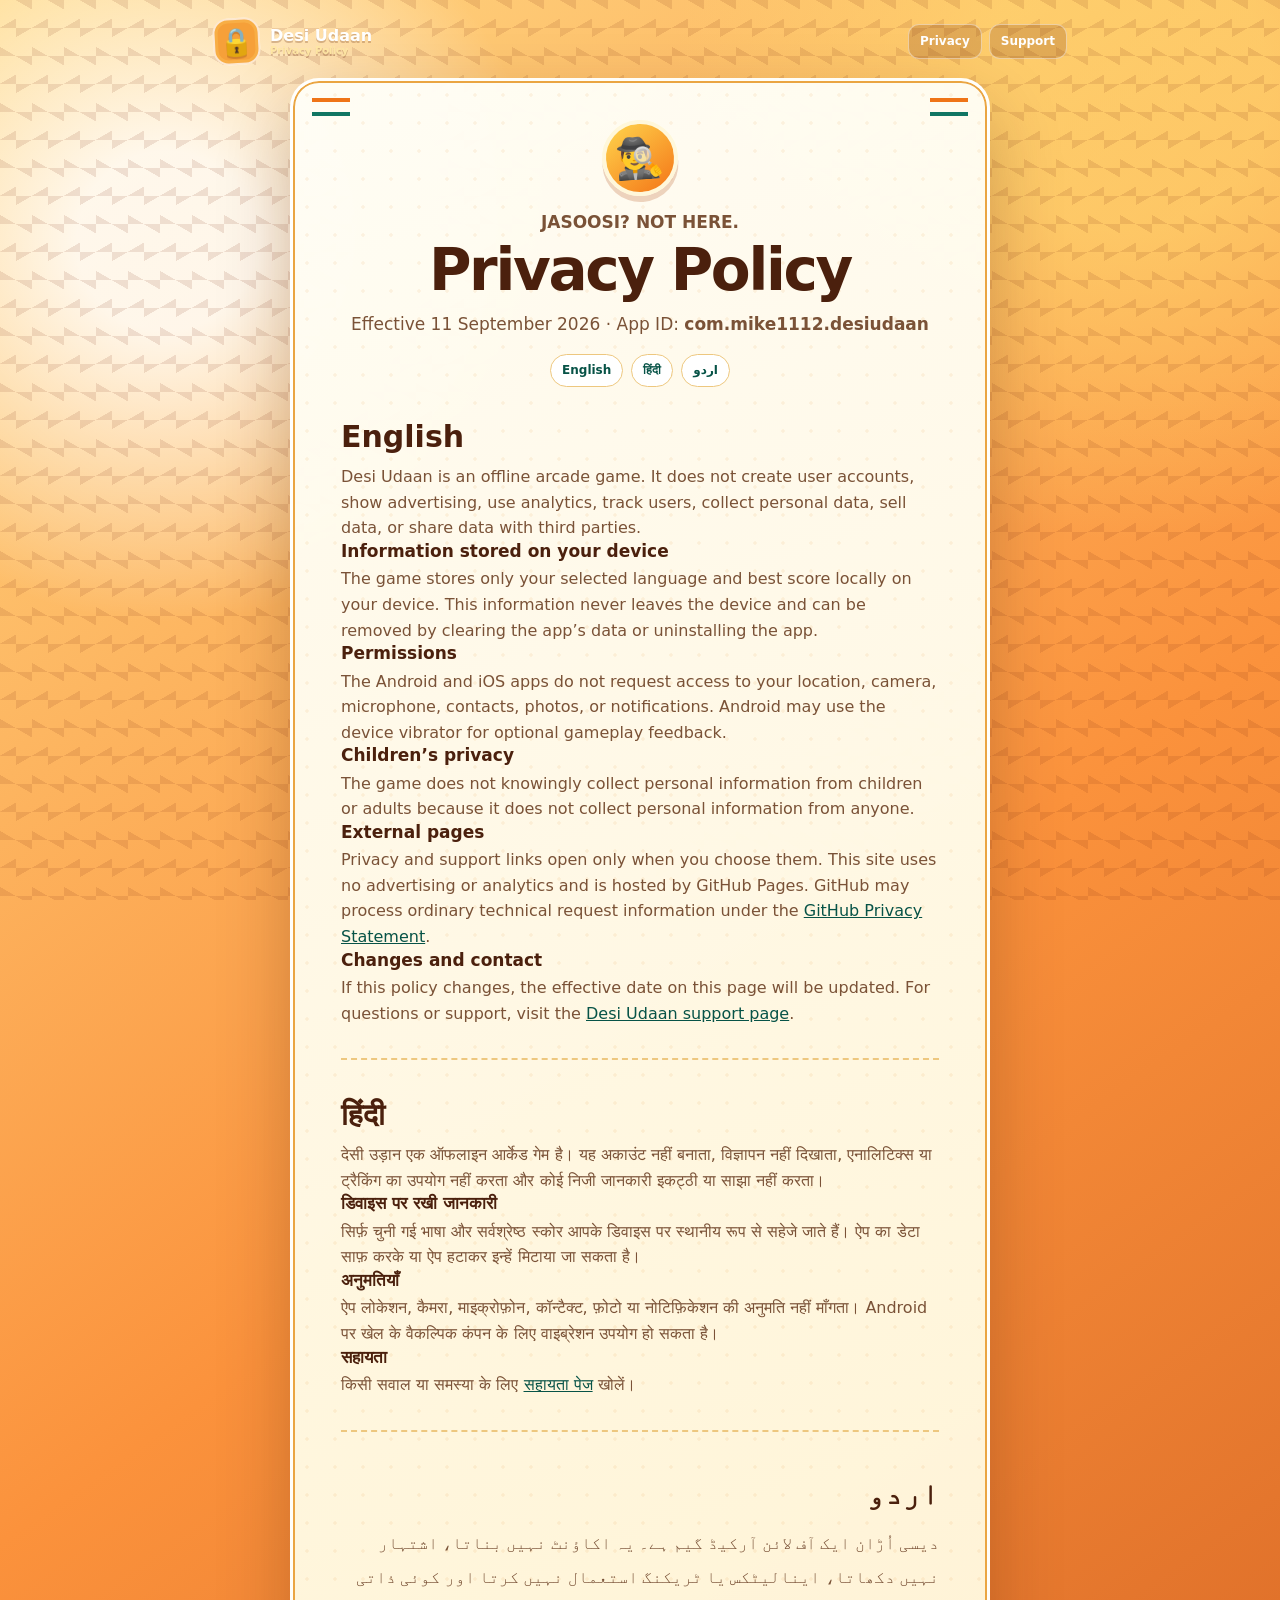
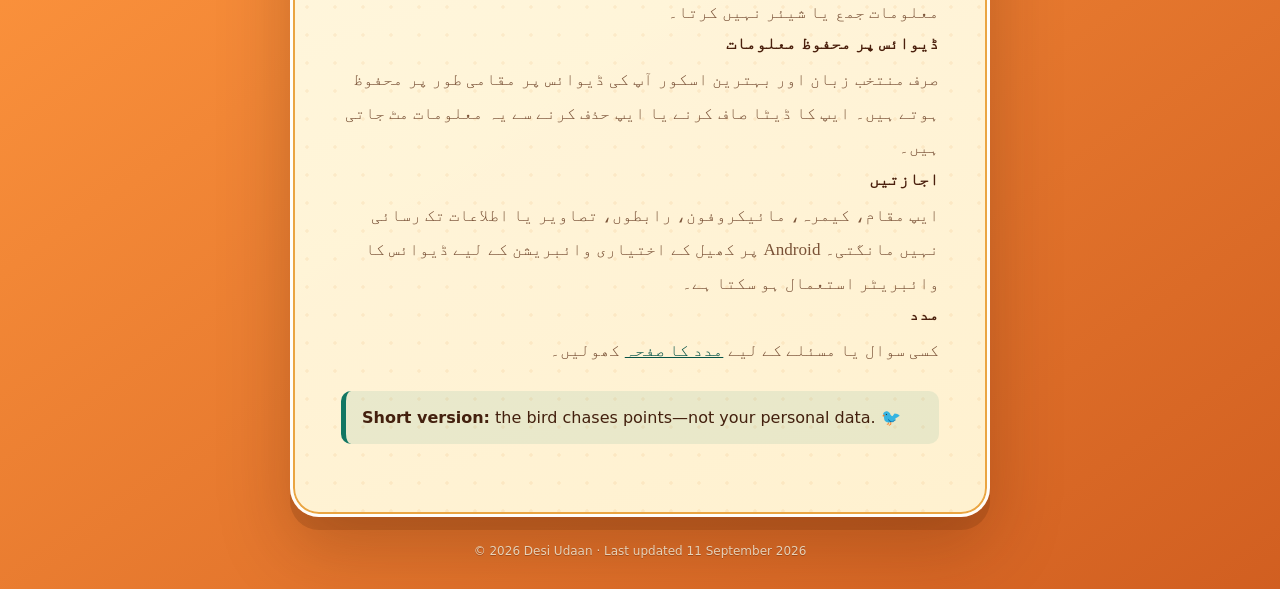
==== privacy/index.html @ 2039fcdf "Publish Desi Udaan privacy and support pages" ====
<!doctype html>
<html lang="en">
  <head>
    <meta charset="utf-8" />
    <meta name="viewport" content="width=device-width, initial-scale=1, viewport-fit=cover" />
    <meta name="theme-color" content="#ef7417" />
    <meta name="description" content="Privacy policy for the Desi Udaan mobile game." />
    <title>Privacy Policy · Desi Udaan</title>
    <link rel="icon" href="../favicon.svg" type="image/svg+xml" />
    <link rel="stylesheet" href="../styles.css" />
  </head>
  <body>
    <main class="site-shell">
      <header class="topbar">
        <a class="brand" href="../" aria-label="Desi Udaan home">
          <span class="brand-mark" aria-hidden="true">🔒</span>
          <span class="brand-copy">Desi Udaan <small>Privacy Policy</small></span>
        </a>
        <nav class="topnav" aria-label="Main navigation">
          <a href="./" aria-current="page">Privacy</a>
          <a href="../support/">Support</a>
        </nav>
      </header>

      <article class="paper content">
        <div class="hero">
          <div class="mascot" aria-hidden="true">🕵️‍♂️</div>
          <p class="eyebrow">JASOOSI? NOT HERE.</p>
          <h1>Privacy Policy</h1>
          <p>Effective 11 September 2026 · App ID: <strong>com.mike1112.desiudaan</strong></p>
          <div class="language-jump" aria-label="Jump to translation">
            <a href="#english">English</a>
            <a href="#hindi" lang="hi">हिंदी</a>
            <a href="#urdu" lang="ur">اردو</a>
          </div>
        </div>

        <section id="english">
          <h2>English</h2>
          <p>Desi Udaan is an offline arcade game. It does not create user accounts, show advertising, use analytics, track users, collect personal data, sell data, or share data with third parties.</p>

          <h3>Information stored on your device</h3>
          <p>The game stores only your selected language and best score locally on your device. This information never leaves the device and can be removed by clearing the app’s data or uninstalling the app.</p>

          <h3>Permissions</h3>
          <p>The Android and iOS apps do not request access to your location, camera, microphone, contacts, photos, or notifications. Android may use the device vibrator for optional gameplay feedback.</p>

          <h3>Children’s privacy</h3>
          <p>The game does not knowingly collect personal information from children or adults because it does not collect personal information from anyone.</p>

          <h3>External pages</h3>
          <p>Privacy and support links open only when you choose them. This site uses no advertising or analytics and is hosted by GitHub Pages. GitHub may process ordinary technical request information under the <a href="https://docs.github.com/en/site-policy/privacy-policies/github-general-privacy-statement">GitHub Privacy Statement</a>.</p>

          <h3>Changes and contact</h3>
          <p>If this policy changes, the effective date on this page will be updated. For questions or support, visit the <a href="../support/">Desi Udaan support page</a>.</p>
        </section>

        <section id="hindi" class="local-section" lang="hi">
          <h2>हिंदी</h2>
          <p>देसी उड़ान एक ऑफलाइन आर्केड गेम है। यह अकाउंट नहीं बनाता, विज्ञापन नहीं दिखाता, एनालिटिक्स या ट्रैकिंग का उपयोग नहीं करता और कोई निजी जानकारी इकट्ठी या साझा नहीं करता।</p>
          <h3>डिवाइस पर रखी जानकारी</h3>
          <p>सिर्फ़ चुनी गई भाषा और सर्वश्रेष्ठ स्कोर आपके डिवाइस पर स्थानीय रूप से सहेजे जाते हैं। ऐप का डेटा साफ़ करके या ऐप हटाकर इन्हें मिटाया जा सकता है।</p>
          <h3>अनुमतियाँ</h3>
          <p>ऐप लोकेशन, कैमरा, माइक्रोफ़ोन, कॉन्टैक्ट, फ़ोटो या नोटिफ़िकेशन की अनुमति नहीं माँगता। Android पर खेल के वैकल्पिक कंपन के लिए वाइब्रेशन उपयोग हो सकता है।</p>
          <h3>सहायता</h3>
          <p>किसी सवाल या समस्या के लिए <a href="../support/">सहायता पेज</a> खोलें।</p>
        </section>

        <section id="urdu" class="local-section urdu" lang="ur" dir="rtl">
          <h2>اردو</h2>
          <p>دیسی اُڑان ایک آف لائن آرکیڈ گیم ہے۔ یہ اکاؤنٹ نہیں بناتا، اشتہار نہیں دکھاتا، اینالیٹکس یا ٹریکنگ استعمال نہیں کرتا اور کوئی ذاتی معلومات جمع یا شیئر نہیں کرتا۔</p>
          <h3>ڈیوائس پر محفوظ معلومات</h3>
          <p>صرف منتخب زبان اور بہترین اسکور آپ کی ڈیوائس پر مقامی طور پر محفوظ ہوتے ہیں۔ ایپ کا ڈیٹا صاف کرنے یا ایپ حذف کرنے سے یہ معلومات مٹ جاتی ہیں۔</p>
          <h3>اجازتیں</h3>
          <p>ایپ مقام، کیمرہ، مائیکروفون، رابطوں، تصاویر یا اطلاعات تک رسائی نہیں مانگتی۔ Android پر کھیل کے اختیاری وائبریشن کے لیے ڈیوائس کا وائبریٹر استعمال ہو سکتا ہے۔</p>
          <h3>مدد</h3>
          <p>کسی سوال یا مسئلے کے لیے <a href="../support/">مدد کا صفحہ</a> کھولیں۔</p>
        </section>

        <div class="notice"><strong>Short version:</strong> the bird chases points—not your personal data. 🐦</div>
      </article>

      <footer>© 2026 Desi Udaan · Last updated 11 September 2026</footer>
    </main>
  </body>
</html>
---- styles.css ----
:root {
  color-scheme: light;
  --cream: #fff8e7;
  --paper: #fffdf5;
  --ink: #43200e;
  --muted: #7a5237;
  --saffron: #ef7417;
  --saffron-dark: #a83d08;
  --marigold: #f7bf2b;
  --green: #117663;
  --green-dark: #075347;
  --pink: #df3f63;
  --line: #edc77f;
  --shadow: rgba(87, 34, 9, 0.18);
}

* {
  box-sizing: border-box;
}

html {
  min-width: 320px;
  scroll-behavior: smooth;
}

body {
  min-height: 100vh;
  margin: 0;
  background:
    radial-gradient(circle at 13% 11%, rgba(255, 255, 255, 0.85) 0 4%, transparent 17%),
    radial-gradient(circle at 88% 4%, rgba(255, 223, 116, 0.55) 0 6%, transparent 19%),
    linear-gradient(145deg, #ffd985, #fb923c 50%, #b84010 130%);
  color: var(--ink);
  font-family: Inter, ui-rounded, "Noto Sans Devanagari", "Noto Nastaliq Urdu", system-ui, sans-serif;
  line-height: 1.6;
}

body::before {
  position: fixed;
  inset: 0;
  pointer-events: none;
  content: "";
  opacity: 0.12;
  background-image:
    linear-gradient(30deg, #7c2d12 12%, transparent 12.5%, transparent 87%, #7c2d12 87.5%, #7c2d12),
    linear-gradient(150deg, #7c2d12 12%, transparent 12.5%, transparent 87%, #7c2d12 87.5%, #7c2d12);
  background-position: 0 0, 16px 28px;
  background-size: 32px 56px;
}

a {
  color: var(--green-dark);
}

a:focus-visible,
button:focus-visible {
  outline: 3px solid #fff;
  outline-offset: 3px;
}

.site-shell {
  position: relative;
  z-index: 1;
  width: min(100% - 24px, 860px);
  margin: 0 auto;
  padding: max(14px, env(safe-area-inset-top)) 0 max(28px, env(safe-area-inset-bottom));
}

.topbar {
  display: flex;
  padding: 4px 3px 13px;
  align-items: center;
  justify-content: space-between;
  gap: 14px;
  color: white;
}

.brand {
  display: flex;
  align-items: center;
  gap: 10px;
  color: white;
  font-weight: 900;
  text-decoration: none;
  text-shadow: 0 2px rgba(100, 34, 8, 0.25);
}

.brand-mark {
  display: grid;
  width: 47px;
  height: 47px;
  place-items: center;
  border: 2px solid rgba(255, 255, 255, 0.76);
  border-radius: 15px;
  background: #f6a039;
  box-shadow: inset 0 0 0 3px rgba(255, 218, 111, 0.24);
  font-size: 27px;
  transform: rotate(-3deg);
}

.brand-copy {
  display: grid;
  line-height: 1.15;
}

.brand-copy small {
  color: #ffe7a4;
  font-size: 10px;
  font-weight: 700;
}

.topnav {
  display: flex;
  gap: 7px;
}

.topnav a {
  padding: 7px 11px;
  border: 1px solid rgba(255, 255, 255, 0.45);
  border-radius: 11px;
  background: rgba(112, 37, 8, 0.2);
  color: white;
  font-size: 12px;
  font-weight: 800;
  text-decoration: none;
}

.paper {
  position: relative;
  padding: clamp(24px, 5vw, 48px);
  overflow: hidden;
  border: 3px solid rgba(255, 255, 255, 0.86);
  border-radius: 29px;
  background:
    radial-gradient(circle at 14px 14px, rgba(225, 139, 49, 0.1) 0 1.5px, transparent 1.8px) 0 0 / 28px 28px,
    linear-gradient(160deg, rgba(255, 253, 245, 0.99), rgba(255, 243, 210, 0.99));
  box-shadow: 0 13px 0 var(--shadow), 0 30px 70px rgba(66, 22, 5, 0.25), inset 0 0 0 2px #eaa542;
}

.paper::before,
.paper::after {
  position: absolute;
  top: 17px;
  width: 38px;
  height: 10px;
  content: "";
  border-top: 4px solid var(--saffron);
  border-bottom: 4px solid var(--green);
}

.paper::before { left: 19px; }
.paper::after { right: 19px; }

.hero {
  max-width: 690px;
  margin: 0 auto 28px;
  text-align: center;
}

.mascot {
  display: grid;
  width: 76px;
  height: 76px;
  margin: -9px auto 13px;
  place-items: center;
  border: 4px solid #fff7da;
  border-radius: 50%;
  background: linear-gradient(145deg, #ffd54d, #f47517);
  box-shadow: 0 6px 0 rgba(171, 65, 8, 0.22);
  font-size: 39px;
  transform: rotate(-4deg);
}

.eyebrow {
  margin: 0 0 4px;
  color: var(--saffron-dark);
  font-size: 12px;
  font-weight: 900;
}

h1,
h2,
h3 {
  color: #4b200d;
  line-height: 1.2;
}

h1 {
  margin: 0;
  font-size: clamp(34px, 7vw, 58px);
  letter-spacing: -0.04em;
}

h2 {
  margin: 32px 0 9px;
  font-size: clamp(22px, 4vw, 30px);
}

h3 {
  margin: 0 0 4px;
  font-size: 17px;
}

p {
  color: var(--muted);
}

.hero p {
  max-width: 600px;
  margin: 11px auto 0;
  font-size: 17px;
}

.pill-row,
.action-row,
.language-jump {
  display: flex;
  flex-wrap: wrap;
  justify-content: center;
  gap: 8px;
}

.pill {
  padding: 6px 11px;
  border: 1px dashed #d99a45;
  border-radius: 999px;
  background: rgba(255, 255, 255, 0.58);
  color: #744126;
  font-size: 12px;
  font-weight: 800;
}

.action-row {
  margin-top: 22px;
}

.button {
  display: inline-grid;
  min-height: 48px;
  padding: 10px 18px;
  place-items: center;
  border: 2px solid #b84c08;
  border-radius: 14px;
  background: linear-gradient(#fb8a24, #e95d0a);
  box-shadow: 0 5px 0 #943306;
  color: white;
  font-weight: 900;
  text-align: center;
  text-decoration: none;
}

.button.secondary {
  border-color: var(--green-dark);
  background: var(--green);
  box-shadow: 0 5px 0 var(--green-dark);
}

.button:active {
  box-shadow: 0 2px 0 currentColor;
  transform: translateY(3px);
}

.grid {
  display: grid;
  grid-template-columns: repeat(2, 1fr);
  gap: 13px;
}

.card {
  padding: 18px;
  border: 1px solid var(--line);
  border-radius: 18px;
  background: rgba(255, 255, 255, 0.67);
  box-shadow: 0 4px 0 rgba(172, 82, 18, 0.09);
}

.card:nth-child(odd) { transform: rotate(-0.25deg); }
.card:nth-child(even) { transform: rotate(0.25deg); }

.card-icon {
  display: block;
  margin-bottom: 7px;
  font-size: 28px;
}

.card p,
.content p,
.content li {
  margin: 5px 0 0;
  color: var(--muted);
}

.content {
  max-width: 700px;
  margin: 0 auto;
}

.content ul {
  padding-inline-start: 22px;
}

.notice {
  margin: 22px 0;
  padding: 14px 16px;
  border-inline-start: 5px solid var(--green);
  border-radius: 10px;
  background: rgba(20, 130, 108, 0.09);
}

.language-jump {
  margin: 16px 0 8px;
}

.language-jump a {
  padding: 6px 11px;
  border: 1px solid var(--line);
  border-radius: 999px;
  background: white;
  font-size: 12px;
  font-weight: 800;
  text-decoration: none;
}

.local-section {
  margin-top: 32px;
  padding-top: 5px;
  border-top: 2px dashed var(--line);
}

.urdu {
  font-family: "Noto Nastaliq Urdu", "Noto Naskh Arabic", serif;
  font-size: 1.07em;
  line-height: 2;
}

.urdu h2,
.urdu h3 {
  line-height: 1.65;
}

.faq {
  display: grid;
  gap: 10px;
}

.faq details {
  border: 1px solid var(--line);
  border-radius: 14px;
  background: rgba(255, 255, 255, 0.7);
}

.faq summary {
  padding: 13px 15px;
  cursor: pointer;
  color: #5d2c13;
  font-weight: 900;
}

.faq details p {
  margin: 0;
  padding: 0 15px 14px;
}

footer {
  padding: 25px 8px 0;
  color: rgba(255, 248, 226, 0.9);
  font-size: 12px;
  text-align: center;
  text-shadow: 0 1px rgba(84, 26, 5, 0.34);
}

@media (max-width: 620px) {
  .site-shell { width: min(100% - 16px, 860px); }
  .topbar { align-items: flex-start; }
  .brand-copy small { display: none; }
  .topnav { gap: 5px; }
  .topnav a { padding: 7px 8px; font-size: 11px; }
  .paper { padding: 30px 18px 25px; border-radius: 24px; }
  .grid { grid-template-columns: 1fr; }
  .hero p { font-size: 15px; }
}

@media (max-width: 390px) {
  .brand-copy { display: none; }
}

@media (prefers-reduced-motion: reduce) {
  html { scroll-behavior: auto; }
}
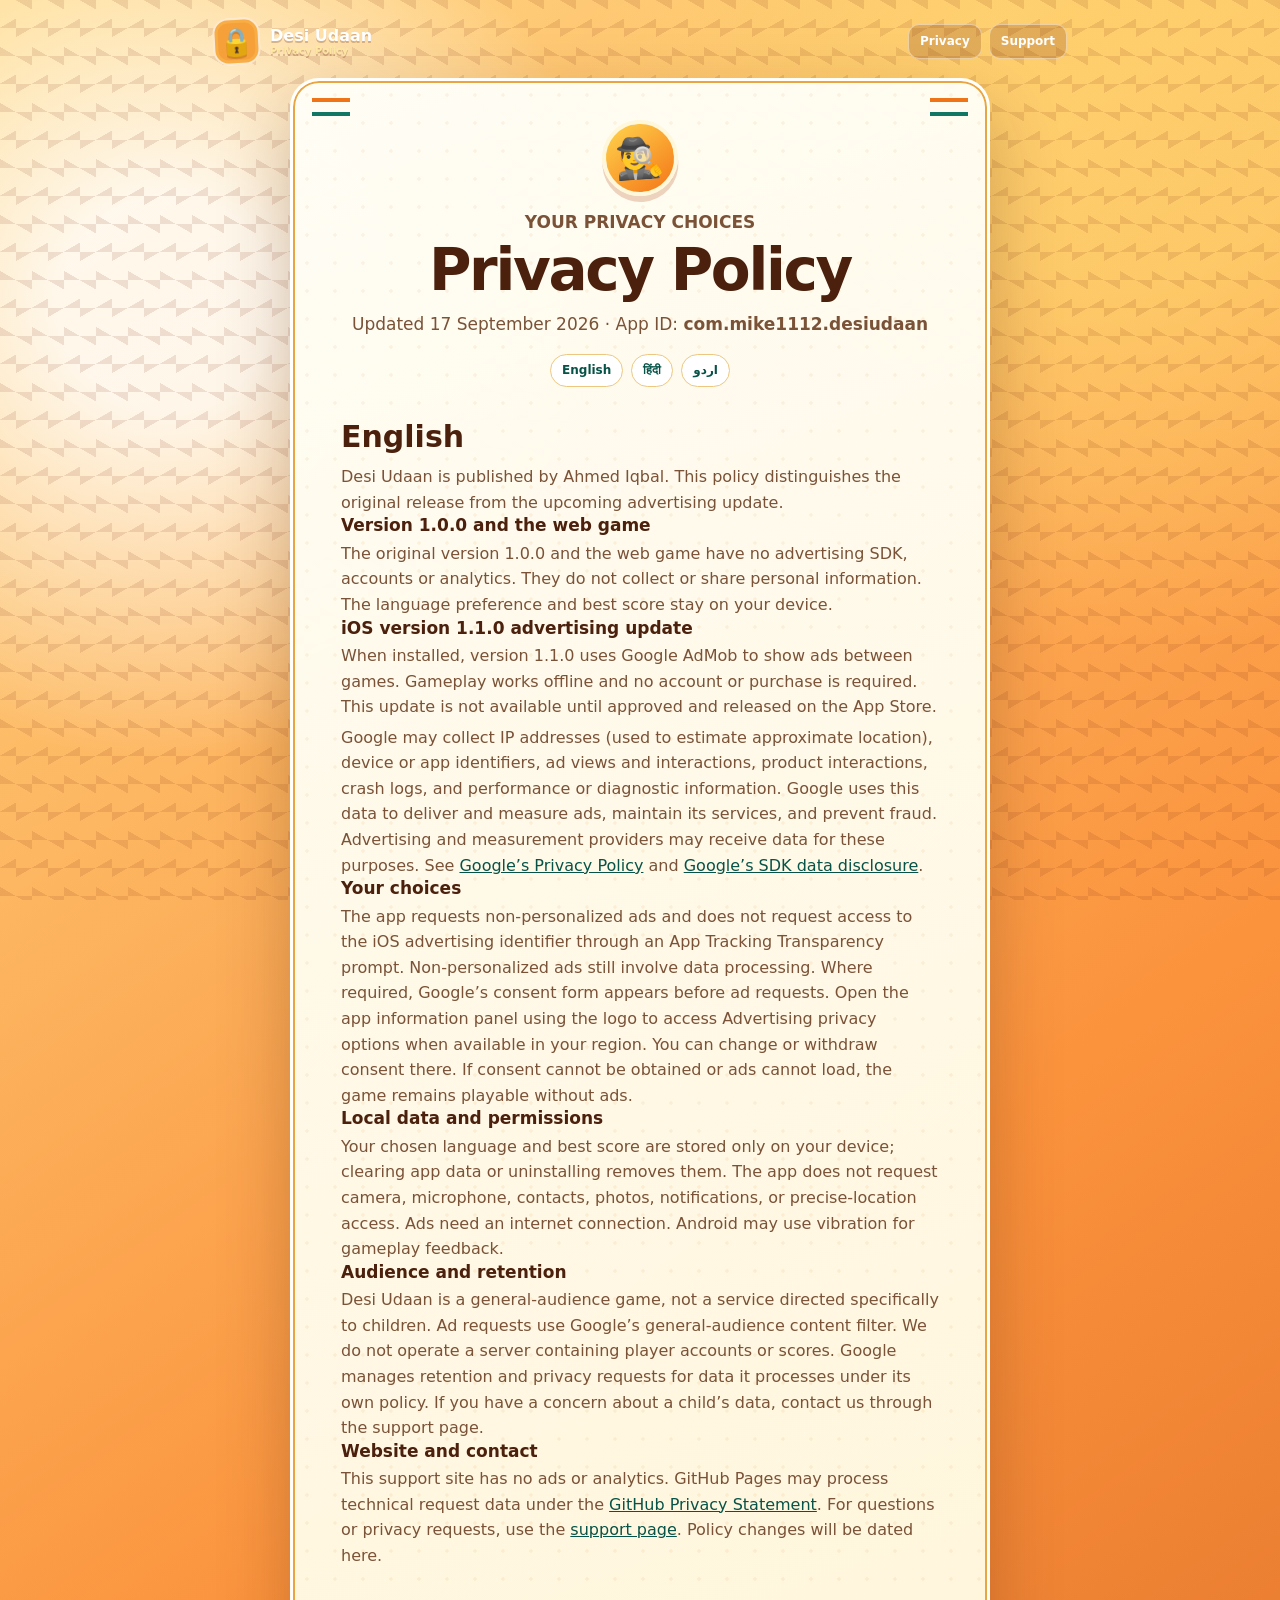
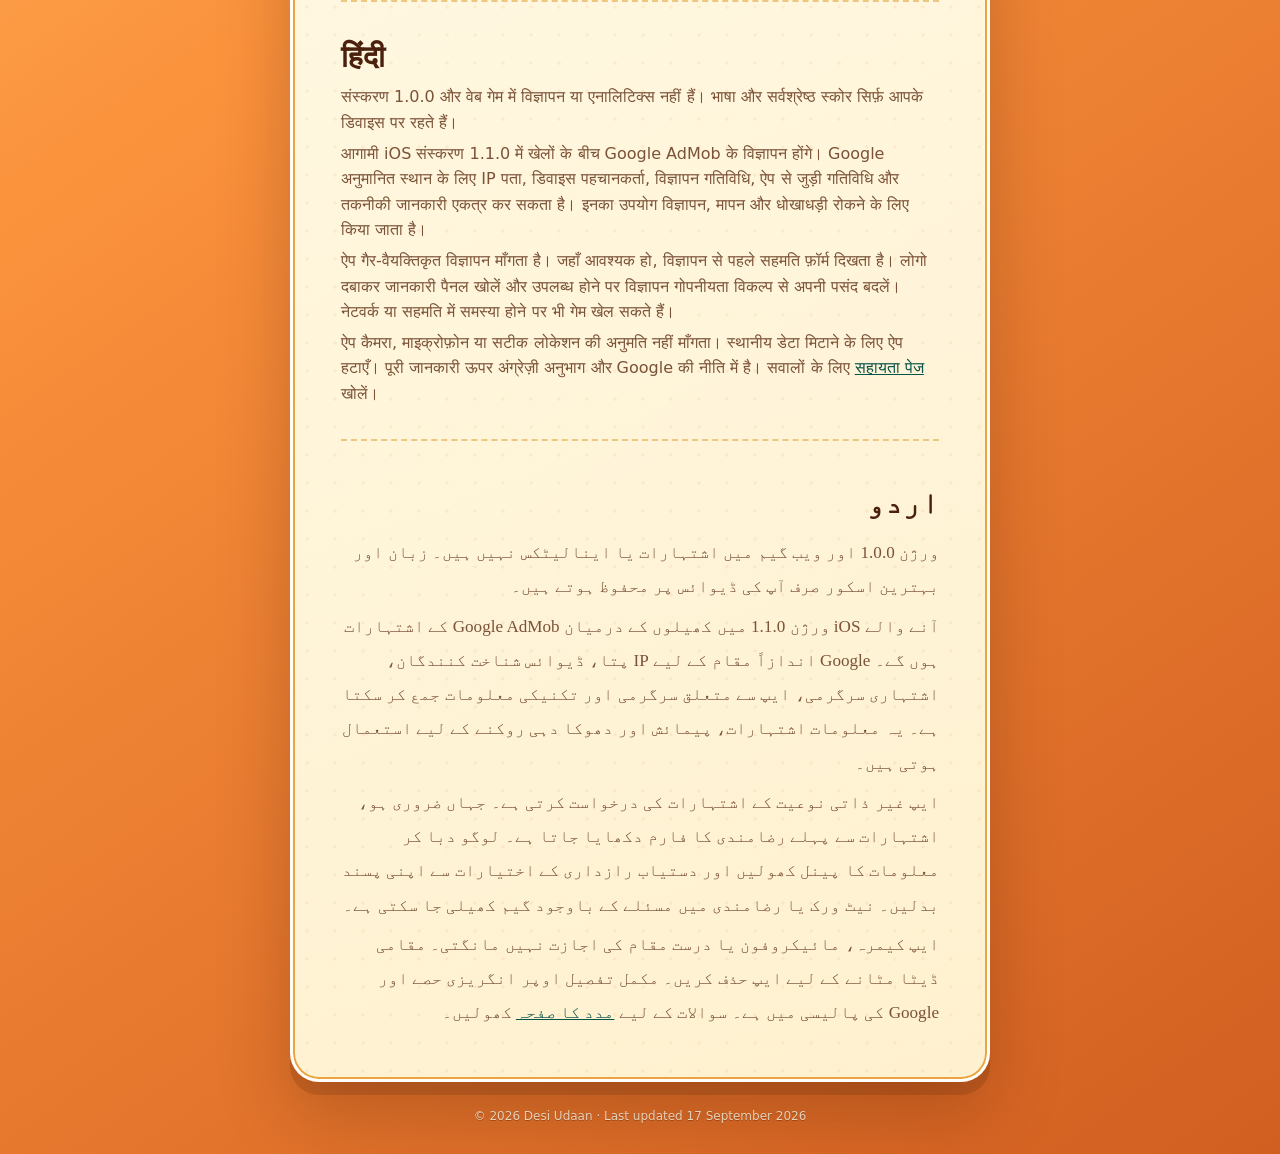
==== commit b276a3e7: "Document upcoming iOS advertising privacy choices" ====
--- a/privacy/index.html
+++ b/privacy/index.html
@@ -25,9 +25,9 @@
       <article class="paper content">
         <div class="hero">
           <div class="mascot" aria-hidden="true">🕵️‍♂️</div>
-          <p class="eyebrow">JASOOSI? NOT HERE.</p>
+          <p class="eyebrow">YOUR PRIVACY CHOICES</p>
           <h1>Privacy Policy</h1>
-          <p>Effective 11 September 2026 · App ID: <strong>com.mike1112.desiudaan</strong></p>
+          <p>Updated 17 September 2026 · App ID: <strong>com.mike1112.desiudaan</strong></p>
           <div class="language-jump" aria-label="Jump to translation">
             <a href="#english">English</a>
             <a href="#hindi" lang="hi">हिंदी</a>
@@ -37,50 +37,38 @@
 
         <section id="english">
           <h2>English</h2>
-          <p>Desi Udaan is an offline arcade game. It does not create user accounts, show advertising, use analytics, track users, collect personal data, sell data, or share data with third parties.</p>
-
-          <h3>Information stored on your device</h3>
-          <p>The game stores only your selected language and best score locally on your device. This information never leaves the device and can be removed by clearing the app’s data or uninstalling the app.</p>
-
-          <h3>Permissions</h3>
-          <p>The Android and iOS apps do not request access to your location, camera, microphone, contacts, photos, or notifications. Android may use the device vibrator for optional gameplay feedback.</p>
-
-          <h3>Children’s privacy</h3>
-          <p>The game does not knowingly collect personal information from children or adults because it does not collect personal information from anyone.</p>
-
-          <h3>External pages</h3>
-          <p>Privacy and support links open only when you choose them. This site uses no advertising or analytics and is hosted by GitHub Pages. GitHub may process ordinary technical request information under the <a href="https://docs.github.com/en/site-policy/privacy-policies/github-general-privacy-statement">GitHub Privacy Statement</a>.</p>
-
-          <h3>Changes and contact</h3>
-          <p>If this policy changes, the effective date on this page will be updated. For questions or support, visit the <a href="../support/">Desi Udaan support page</a>.</p>
+          <p>Desi Udaan is published by Ahmed Iqbal. This policy distinguishes the original release from the upcoming advertising update.</p>
+          <h3>Version 1.0.0 and the web game</h3>
+          <p>The original version 1.0.0 and the web game have no advertising SDK, accounts or analytics. They do not collect or share personal information. The language preference and best score stay on your device.</p>
+          <h3>iOS version 1.1.0 advertising update</h3>
+          <p>When installed, version 1.1.0 uses Google AdMob to show ads between games. Gameplay works offline and no account or purchase is required. This update is not available until approved and released on the App Store.</p>
+          <p>Google may collect IP addresses (used to estimate approximate location), device or app identifiers, ad views and interactions, product interactions, crash logs, and performance or diagnostic information. Google uses this data to deliver and measure ads, maintain its services, and prevent fraud. Advertising and measurement providers may receive data for these purposes. See <a href="https://policies.google.com/privacy">Google’s Privacy Policy</a> and <a href="https://developers.google.com/admob/ios/privacy/data-disclosure">Google’s SDK data disclosure</a>.</p>
+          <h3>Your choices</h3>
+          <p>The app requests non-personalized ads and does not request access to the iOS advertising identifier through an App Tracking Transparency prompt. Non-personalized ads still involve data processing. Where required, Google’s consent form appears before ad requests. Open the app information panel using the logo to access Advertising privacy options when available in your region. You can change or withdraw consent there. If consent cannot be obtained or ads cannot load, the game remains playable without ads.</p>
+          <h3>Local data and permissions</h3>
+          <p>Your chosen language and best score are stored only on your device; clearing app data or uninstalling removes them. The app does not request camera, microphone, contacts, photos, notifications, or precise-location access. Ads need an internet connection. Android may use vibration for gameplay feedback.</p>
+          <h3>Audience and retention</h3>
+          <p>Desi Udaan is a general-audience game, not a service directed specifically to children. Ad requests use Google’s general-audience content filter. We do not operate a server containing player accounts or scores. Google manages retention and privacy requests for data it processes under its own policy. If you have a concern about a child’s data, contact us through the support page.</p>
+          <h3>Website and contact</h3>
+          <p>This support site has no ads or analytics. GitHub Pages may process technical request data under the <a href="https://docs.github.com/en/site-policy/privacy-policies/github-general-privacy-statement">GitHub Privacy Statement</a>. For questions or privacy requests, use the <a href="../support/">support page</a>. Policy changes will be dated here.</p>
         </section>
-
         <section id="hindi" class="local-section" lang="hi">
           <h2>हिंदी</h2>
-          <p>देसी उड़ान एक ऑफलाइन आर्केड गेम है। यह अकाउंट नहीं बनाता, विज्ञापन नहीं दिखाता, एनालिटिक्स या ट्रैकिंग का उपयोग नहीं करता और कोई निजी जानकारी इकट्ठी या साझा नहीं करता।</p>
-          <h3>डिवाइस पर रखी जानकारी</h3>
-          <p>सिर्फ़ चुनी गई भाषा और सर्वश्रेष्ठ स्कोर आपके डिवाइस पर स्थानीय रूप से सहेजे जाते हैं। ऐप का डेटा साफ़ करके या ऐप हटाकर इन्हें मिटाया जा सकता है।</p>
-          <h3>अनुमतियाँ</h3>
-          <p>ऐप लोकेशन, कैमरा, माइक्रोफ़ोन, कॉन्टैक्ट, फ़ोटो या नोटिफ़िकेशन की अनुमति नहीं माँगता। Android पर खेल के वैकल्पिक कंपन के लिए वाइब्रेशन उपयोग हो सकता है।</p>
-          <h3>सहायता</h3>
-          <p>किसी सवाल या समस्या के लिए <a href="../support/">सहायता पेज</a> खोलें।</p>
+          <p>संस्करण 1.0.0 और वेब गेम में विज्ञापन या एनालिटिक्स नहीं हैं। भाषा और सर्वश्रेष्ठ स्कोर सिर्फ़ आपके डिवाइस पर रहते हैं।</p>
+          <p>आगामी iOS संस्करण 1.1.0 में खेलों के बीच Google AdMob के विज्ञापन होंगे। Google अनुमानित स्थान के लिए IP पता, डिवाइस पहचानकर्ता, विज्ञापन गतिविधि, ऐप से जुड़ी गतिविधि और तकनीकी जानकारी एकत्र कर सकता है। इनका उपयोग विज्ञापन, मापन और धोखाधड़ी रोकने के लिए किया जाता है।</p>
+          <p>ऐप गैर-वैयक्तिकृत विज्ञापन माँगता है। जहाँ आवश्यक हो, विज्ञापन से पहले सहमति फ़ॉर्म दिखता है। लोगो दबाकर जानकारी पैनल खोलें और उपलब्ध होने पर विज्ञापन गोपनीयता विकल्प से अपनी पसंद बदलें। नेटवर्क या सहमति में समस्या होने पर भी गेम खेल सकते हैं।</p>
+          <p>ऐप कैमरा, माइक्रोफ़ोन या सटीक लोकेशन की अनुमति नहीं माँगता। स्थानीय डेटा मिटाने के लिए ऐप हटाएँ। पूरी जानकारी ऊपर अंग्रेज़ी अनुभाग और Google की नीति में है। सवालों के लिए <a href="../support/">सहायता पेज</a> खोलें।</p>
         </section>
-
         <section id="urdu" class="local-section urdu" lang="ur" dir="rtl">
           <h2>اردو</h2>
-          <p>دیسی اُڑان ایک آف لائن آرکیڈ گیم ہے۔ یہ اکاؤنٹ نہیں بناتا، اشتہار نہیں دکھاتا، اینالیٹکس یا ٹریکنگ استعمال نہیں کرتا اور کوئی ذاتی معلومات جمع یا شیئر نہیں کرتا۔</p>
-          <h3>ڈیوائس پر محفوظ معلومات</h3>
-          <p>صرف منتخب زبان اور بہترین اسکور آپ کی ڈیوائس پر مقامی طور پر محفوظ ہوتے ہیں۔ ایپ کا ڈیٹا صاف کرنے یا ایپ حذف کرنے سے یہ معلومات مٹ جاتی ہیں۔</p>
-          <h3>اجازتیں</h3>
-          <p>ایپ مقام، کیمرہ، مائیکروفون، رابطوں، تصاویر یا اطلاعات تک رسائی نہیں مانگتی۔ Android پر کھیل کے اختیاری وائبریشن کے لیے ڈیوائس کا وائبریٹر استعمال ہو سکتا ہے۔</p>
-          <h3>مدد</h3>
-          <p>کسی سوال یا مسئلے کے لیے <a href="../support/">مدد کا صفحہ</a> کھولیں۔</p>
+          <p>ورژن 1.0.0 اور ویب گیم میں اشتہارات یا اینالیٹکس نہیں ہیں۔ زبان اور بہترین اسکور صرف آپ کی ڈیوائس پر محفوظ ہوتے ہیں۔</p>
+          <p>آنے والے iOS ورژن 1.1.0 میں کھیلوں کے درمیان Google AdMob کے اشتہارات ہوں گے۔ Google اندازاً مقام کے لیے IP پتا، ڈیوائس شناخت کنندگان، اشتہاری سرگرمی، ایپ سے متعلق سرگرمی اور تکنیکی معلومات جمع کر سکتا ہے۔ یہ معلومات اشتہارات، پیمائش اور دھوکا دہی روکنے کے لیے استعمال ہوتی ہیں۔</p>
+          <p>ایپ غیر ذاتی نوعیت کے اشتہارات کی درخواست کرتی ہے۔ جہاں ضروری ہو، اشتہارات سے پہلے رضامندی کا فارم دکھایا جاتا ہے۔ لوگو دبا کر معلومات کا پینل کھولیں اور دستیاب رازداری کے اختیارات سے اپنی پسند بدلیں۔ نیٹ ورک یا رضامندی میں مسئلے کے باوجود گیم کھیلی جا سکتی ہے۔</p>
+          <p>ایپ کیمرہ، مائیکروفون یا درست مقام کی اجازت نہیں مانگتی۔ مقامی ڈیٹا مٹانے کے لیے ایپ حذف کریں۔ مکمل تفصیل اوپر انگریزی حصے اور Google کی پالیسی میں ہے۔ سوالات کے لیے <a href="../support/">مدد کا صفحہ</a> کھولیں۔</p>
         </section>
-
-        <div class="notice"><strong>Short version:</strong> the bird chases points—not your personal data. 🐦</div>
       </article>
 
-      <footer>© 2026 Desi Udaan · Last updated 11 September 2026</footer>
+      <footer>© 2026 Desi Udaan · Last updated 17 September 2026</footer>
     </main>
   </body>
 </html>
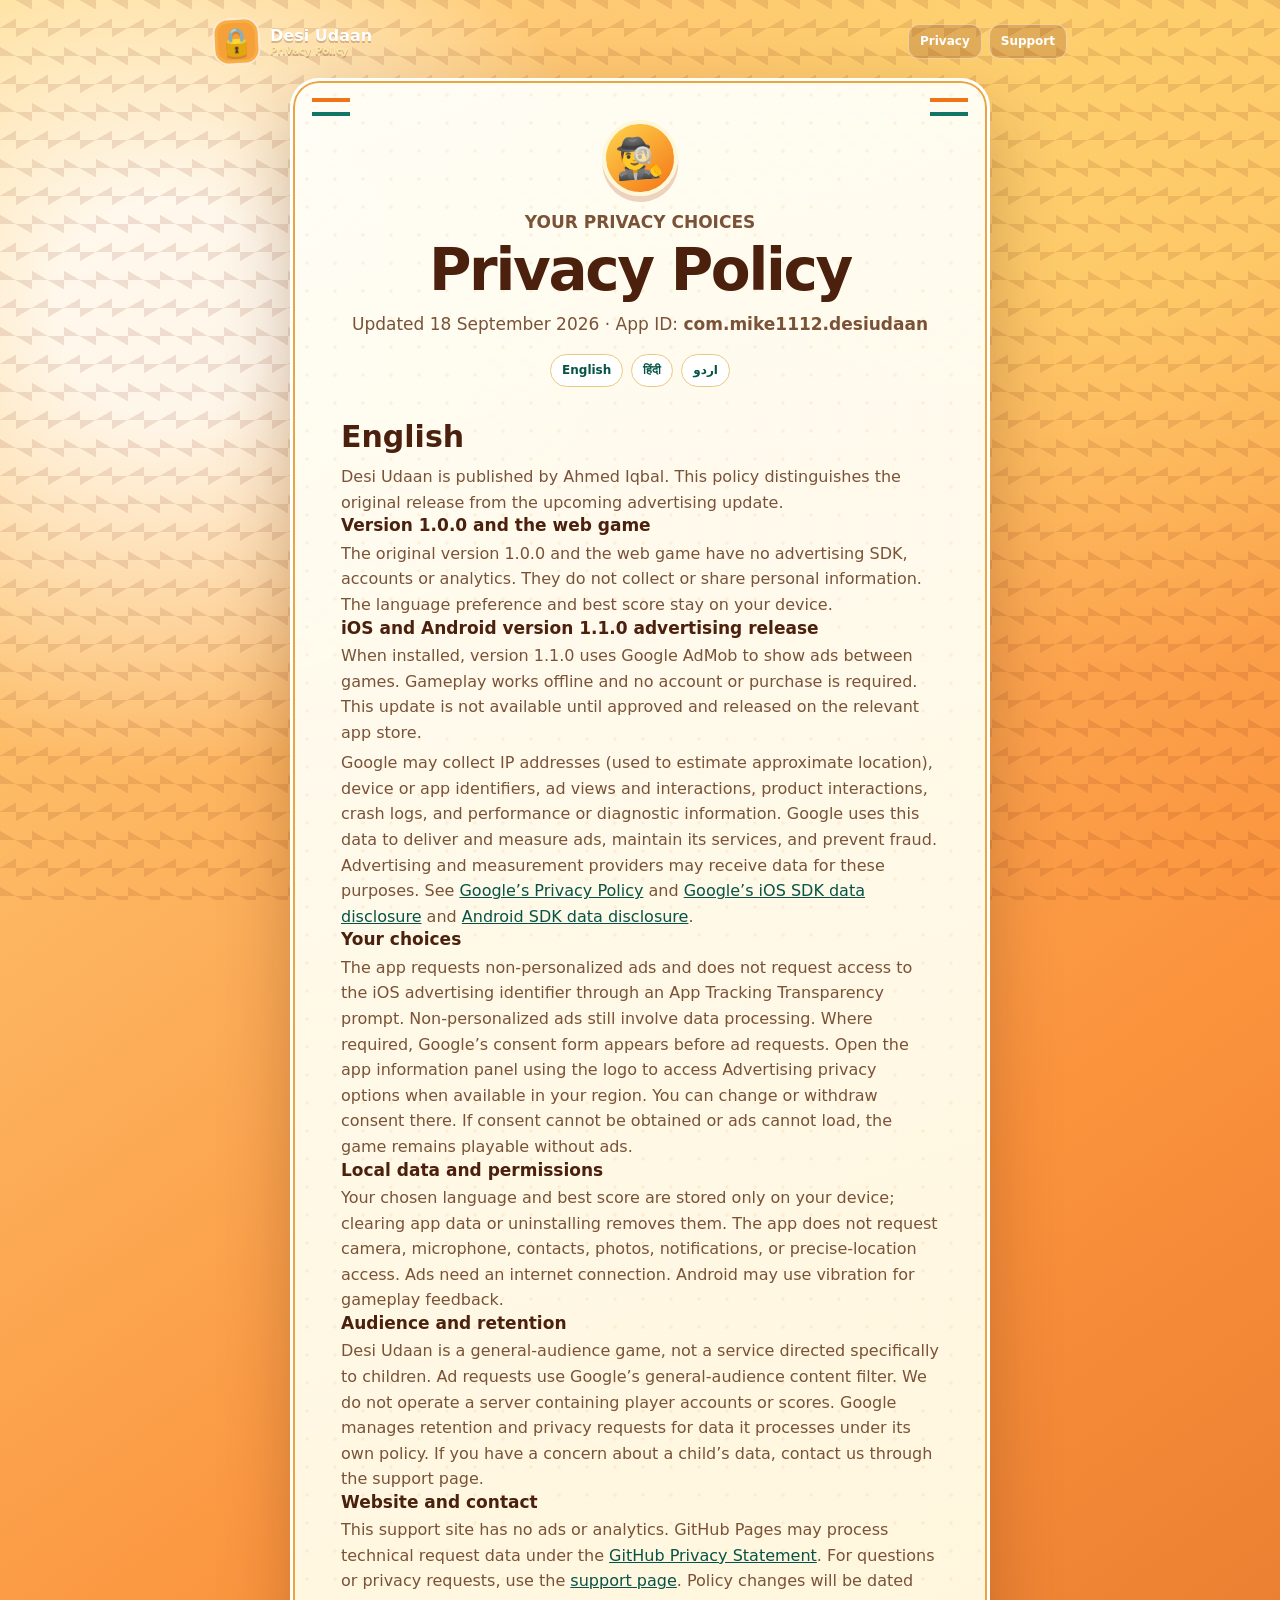
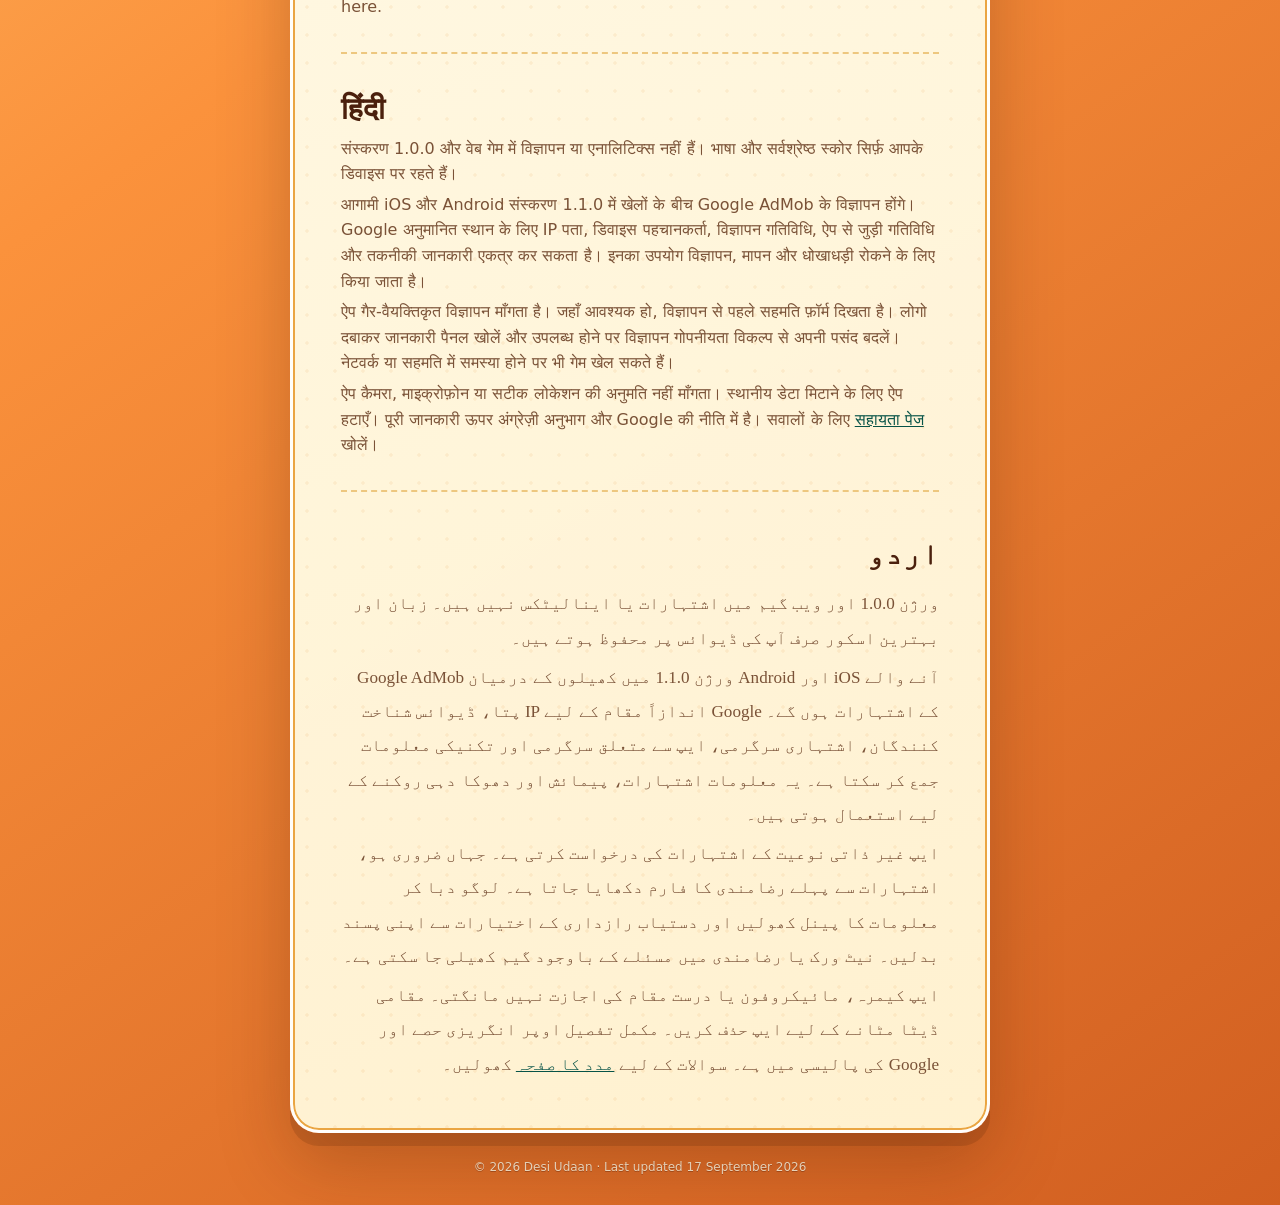
==== commit 025f7ac5: "Cover Android advertising release in privacy policy" ====
--- a/privacy/index.html
+++ b/privacy/index.html
@@ -27,7 +27,7 @@
           <div class="mascot" aria-hidden="true">🕵️‍♂️</div>
           <p class="eyebrow">YOUR PRIVACY CHOICES</p>
           <h1>Privacy Policy</h1>
-          <p>Updated 17 September 2026 · App ID: <strong>com.mike1112.desiudaan</strong></p>
+          <p>Updated 18 September 2026 · App ID: <strong>com.mike1112.desiudaan</strong></p>
           <div class="language-jump" aria-label="Jump to translation">
             <a href="#english">English</a>
             <a href="#hindi" lang="hi">हिंदी</a>
@@ -40,9 +40,9 @@
           <p>Desi Udaan is published by Ahmed Iqbal. This policy distinguishes the original release from the upcoming advertising update.</p>
           <h3>Version 1.0.0 and the web game</h3>
           <p>The original version 1.0.0 and the web game have no advertising SDK, accounts or analytics. They do not collect or share personal information. The language preference and best score stay on your device.</p>
-          <h3>iOS version 1.1.0 advertising update</h3>
-          <p>When installed, version 1.1.0 uses Google AdMob to show ads between games. Gameplay works offline and no account or purchase is required. This update is not available until approved and released on the App Store.</p>
-          <p>Google may collect IP addresses (used to estimate approximate location), device or app identifiers, ad views and interactions, product interactions, crash logs, and performance or diagnostic information. Google uses this data to deliver and measure ads, maintain its services, and prevent fraud. Advertising and measurement providers may receive data for these purposes. See <a href="https://policies.google.com/privacy">Google’s Privacy Policy</a> and <a href="https://developers.google.com/admob/ios/privacy/data-disclosure">Google’s SDK data disclosure</a>.</p>
+          <h3>iOS and Android version 1.1.0 advertising release</h3>
+          <p>When installed, version 1.1.0 uses Google AdMob to show ads between games. Gameplay works offline and no account or purchase is required. This update is not available until approved and released on the relevant app store.</p>
+          <p>Google may collect IP addresses (used to estimate approximate location), device or app identifiers, ad views and interactions, product interactions, crash logs, and performance or diagnostic information. Google uses this data to deliver and measure ads, maintain its services, and prevent fraud. Advertising and measurement providers may receive data for these purposes. See <a href="https://policies.google.com/privacy">Google’s Privacy Policy</a> and <a href="https://developers.google.com/admob/ios/privacy/data-disclosure">Google’s iOS SDK data disclosure</a> and <a href="https://developers.google.com/admob/android/privacy/play-data-disclosure">Android SDK data disclosure</a>.</p>
           <h3>Your choices</h3>
           <p>The app requests non-personalized ads and does not request access to the iOS advertising identifier through an App Tracking Transparency prompt. Non-personalized ads still involve data processing. Where required, Google’s consent form appears before ad requests. Open the app information panel using the logo to access Advertising privacy options when available in your region. You can change or withdraw consent there. If consent cannot be obtained or ads cannot load, the game remains playable without ads.</p>
           <h3>Local data and permissions</h3>
@@ -55,14 +55,14 @@
         <section id="hindi" class="local-section" lang="hi">
           <h2>हिंदी</h2>
           <p>संस्करण 1.0.0 और वेब गेम में विज्ञापन या एनालिटिक्स नहीं हैं। भाषा और सर्वश्रेष्ठ स्कोर सिर्फ़ आपके डिवाइस पर रहते हैं।</p>
-          <p>आगामी iOS संस्करण 1.1.0 में खेलों के बीच Google AdMob के विज्ञापन होंगे। Google अनुमानित स्थान के लिए IP पता, डिवाइस पहचानकर्ता, विज्ञापन गतिविधि, ऐप से जुड़ी गतिविधि और तकनीकी जानकारी एकत्र कर सकता है। इनका उपयोग विज्ञापन, मापन और धोखाधड़ी रोकने के लिए किया जाता है।</p>
+          <p>आगामी iOS और Android संस्करण 1.1.0 में खेलों के बीच Google AdMob के विज्ञापन होंगे। Google अनुमानित स्थान के लिए IP पता, डिवाइस पहचानकर्ता, विज्ञापन गतिविधि, ऐप से जुड़ी गतिविधि और तकनीकी जानकारी एकत्र कर सकता है। इनका उपयोग विज्ञापन, मापन और धोखाधड़ी रोकने के लिए किया जाता है।</p>
           <p>ऐप गैर-वैयक्तिकृत विज्ञापन माँगता है। जहाँ आवश्यक हो, विज्ञापन से पहले सहमति फ़ॉर्म दिखता है। लोगो दबाकर जानकारी पैनल खोलें और उपलब्ध होने पर विज्ञापन गोपनीयता विकल्प से अपनी पसंद बदलें। नेटवर्क या सहमति में समस्या होने पर भी गेम खेल सकते हैं।</p>
           <p>ऐप कैमरा, माइक्रोफ़ोन या सटीक लोकेशन की अनुमति नहीं माँगता। स्थानीय डेटा मिटाने के लिए ऐप हटाएँ। पूरी जानकारी ऊपर अंग्रेज़ी अनुभाग और Google की नीति में है। सवालों के लिए <a href="../support/">सहायता पेज</a> खोलें।</p>
         </section>
         <section id="urdu" class="local-section urdu" lang="ur" dir="rtl">
           <h2>اردو</h2>
           <p>ورژن 1.0.0 اور ویب گیم میں اشتہارات یا اینالیٹکس نہیں ہیں۔ زبان اور بہترین اسکور صرف آپ کی ڈیوائس پر محفوظ ہوتے ہیں۔</p>
-          <p>آنے والے iOS ورژن 1.1.0 میں کھیلوں کے درمیان Google AdMob کے اشتہارات ہوں گے۔ Google اندازاً مقام کے لیے IP پتا، ڈیوائس شناخت کنندگان، اشتہاری سرگرمی، ایپ سے متعلق سرگرمی اور تکنیکی معلومات جمع کر سکتا ہے۔ یہ معلومات اشتہارات، پیمائش اور دھوکا دہی روکنے کے لیے استعمال ہوتی ہیں۔</p>
+          <p>آنے والے iOS اور Android ورژن 1.1.0 میں کھیلوں کے درمیان Google AdMob کے اشتہارات ہوں گے۔ Google اندازاً مقام کے لیے IP پتا، ڈیوائس شناخت کنندگان، اشتہاری سرگرمی، ایپ سے متعلق سرگرمی اور تکنیکی معلومات جمع کر سکتا ہے۔ یہ معلومات اشتہارات، پیمائش اور دھوکا دہی روکنے کے لیے استعمال ہوتی ہیں۔</p>
           <p>ایپ غیر ذاتی نوعیت کے اشتہارات کی درخواست کرتی ہے۔ جہاں ضروری ہو، اشتہارات سے پہلے رضامندی کا فارم دکھایا جاتا ہے۔ لوگو دبا کر معلومات کا پینل کھولیں اور دستیاب رازداری کے اختیارات سے اپنی پسند بدلیں۔ نیٹ ورک یا رضامندی میں مسئلے کے باوجود گیم کھیلی جا سکتی ہے۔</p>
           <p>ایپ کیمرہ، مائیکروفون یا درست مقام کی اجازت نہیں مانگتی۔ مقامی ڈیٹا مٹانے کے لیے ایپ حذف کریں۔ مکمل تفصیل اوپر انگریزی حصے اور Google کی پالیسی میں ہے۔ سوالات کے لیے <a href="../support/">مدد کا صفحہ</a> کھولیں۔</p>
         </section>
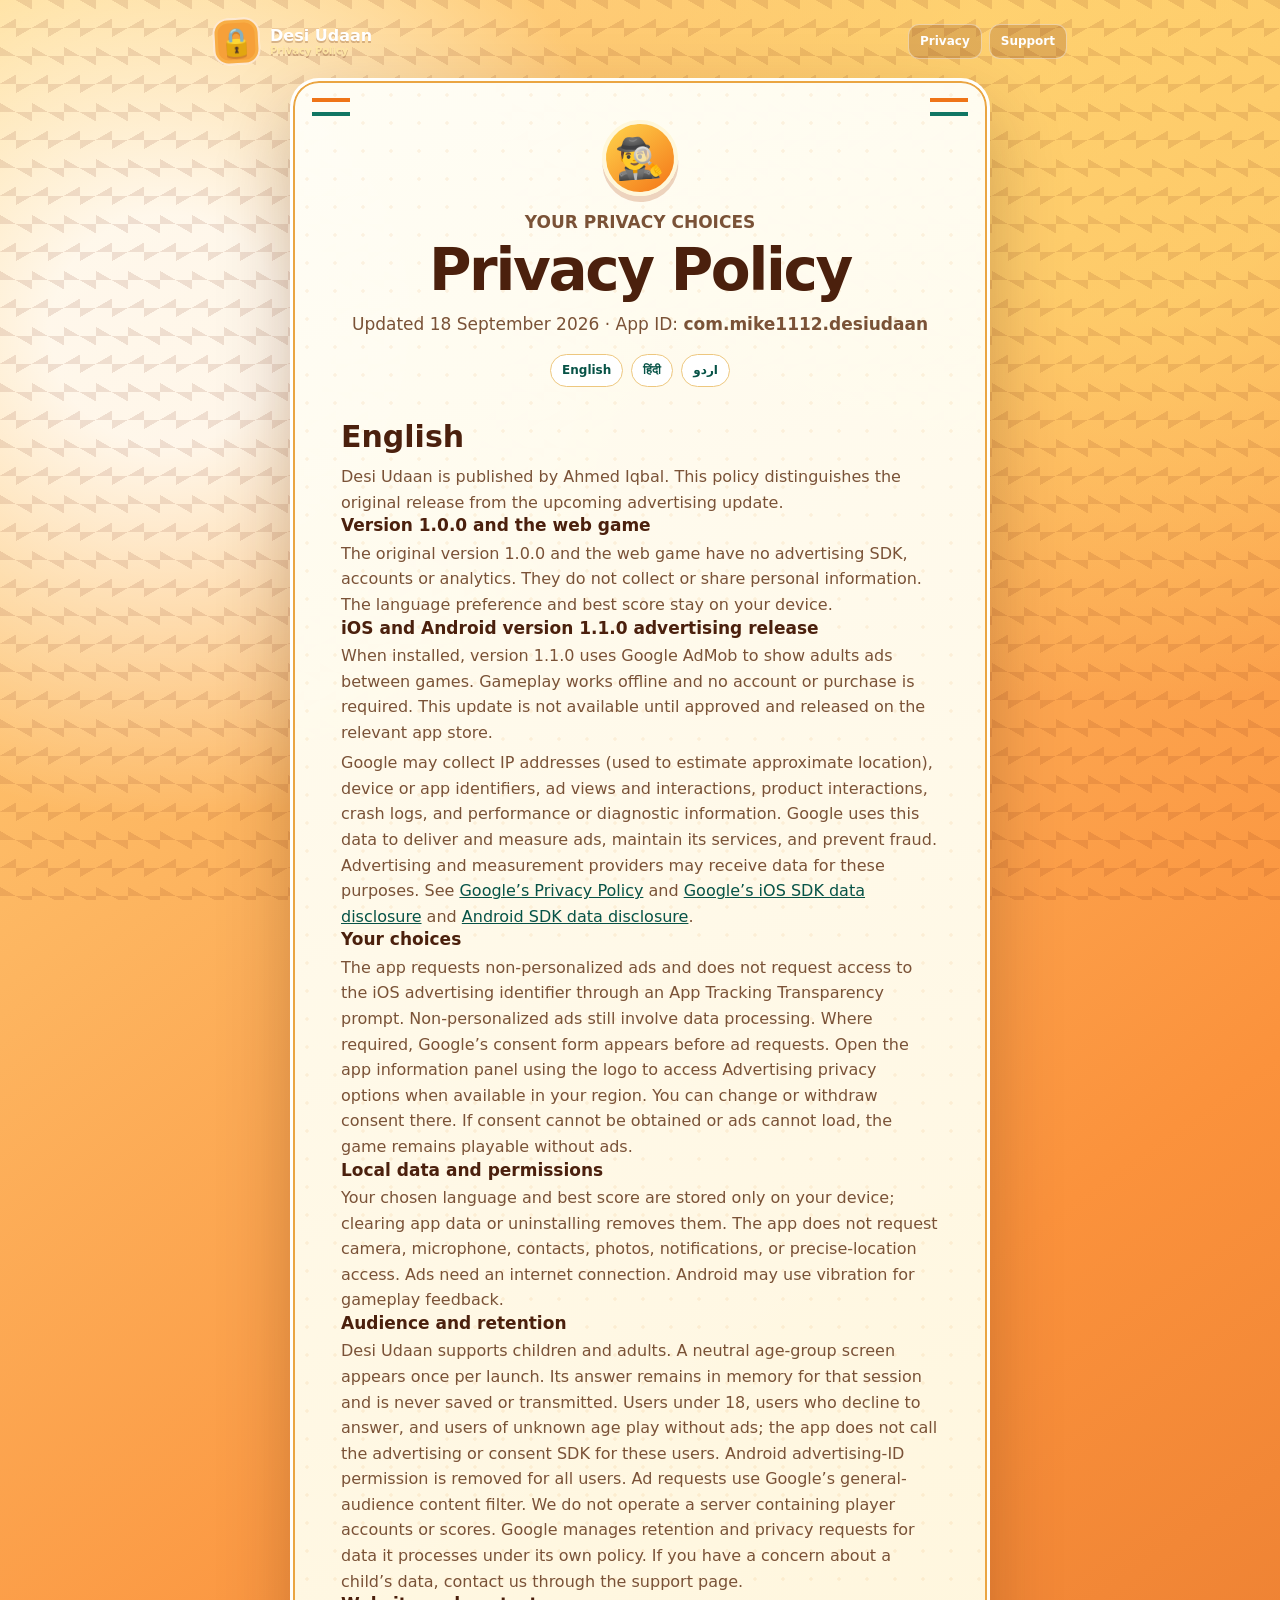
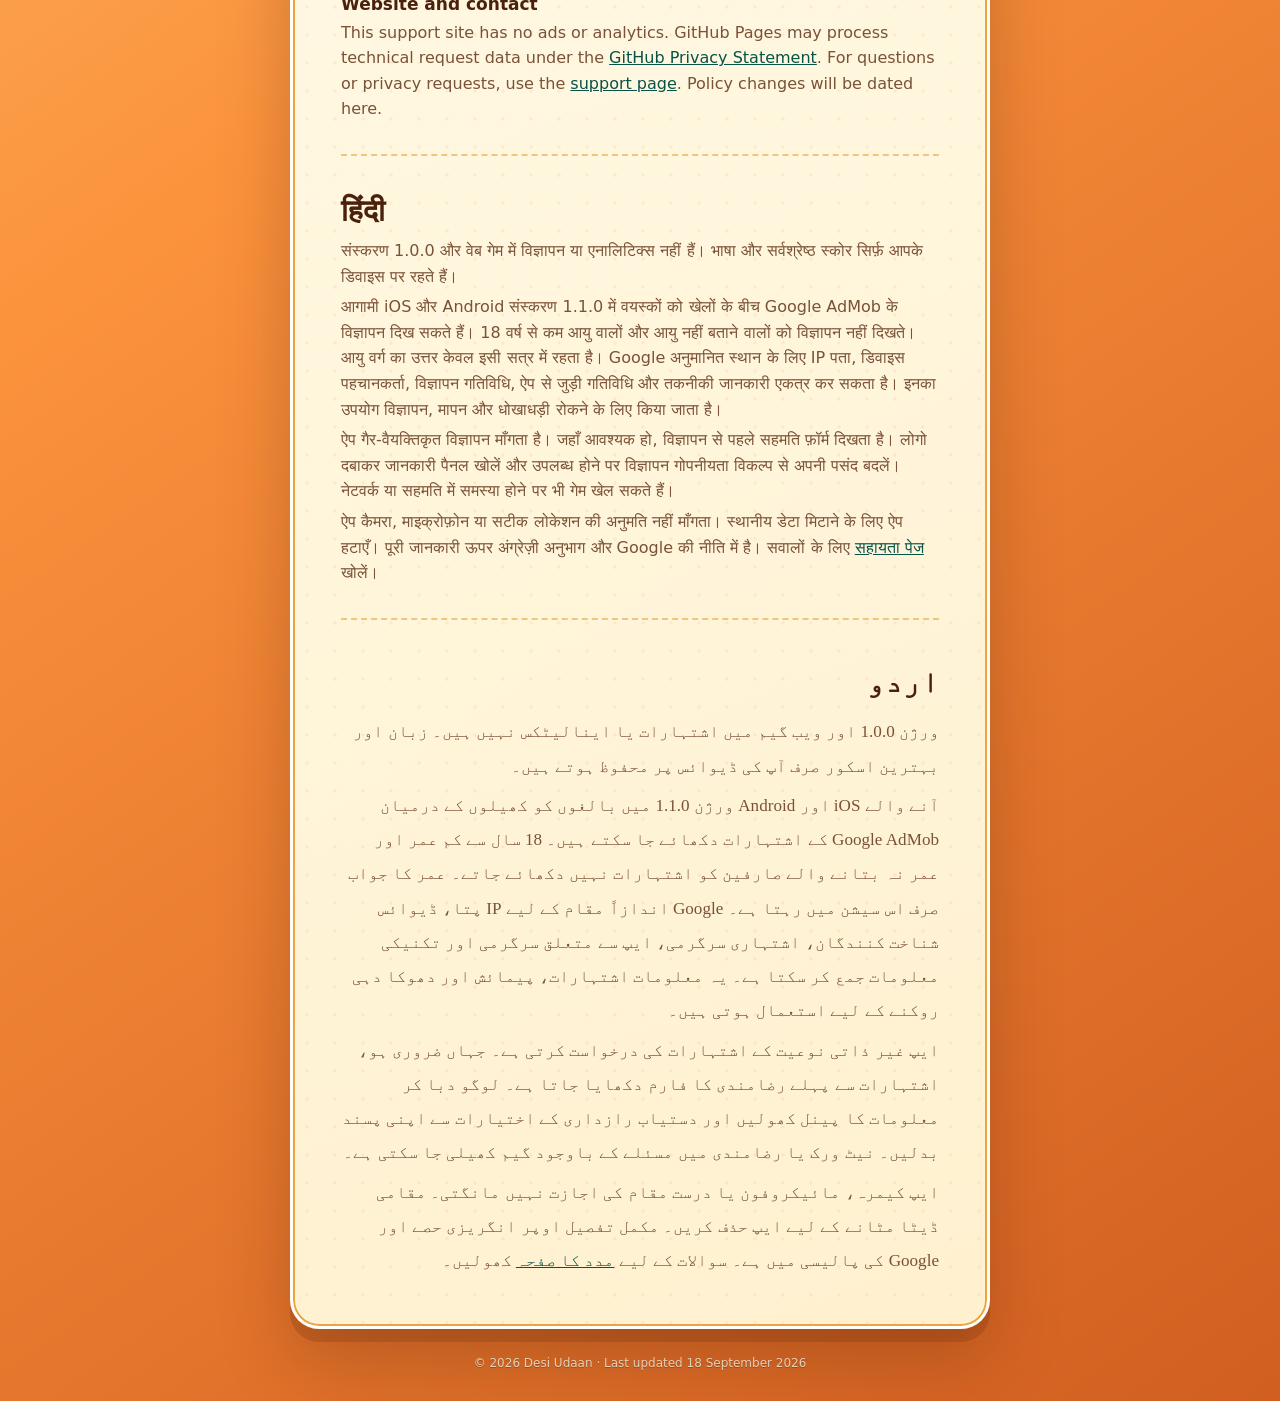
==== commit e2e356ef: "Describe mixed audience age screen and ad-free minors" ====
--- a/privacy/index.html
+++ b/privacy/index.html
@@ -41,34 +41,34 @@
           <h3>Version 1.0.0 and the web game</h3>
           <p>The original version 1.0.0 and the web game have no advertising SDK, accounts or analytics. They do not collect or share personal information. The language preference and best score stay on your device.</p>
           <h3>iOS and Android version 1.1.0 advertising release</h3>
-          <p>When installed, version 1.1.0 uses Google AdMob to show ads between games. Gameplay works offline and no account or purchase is required. This update is not available until approved and released on the relevant app store.</p>
+          <p>When installed, version 1.1.0 uses Google AdMob to show adults ads between games. Gameplay works offline and no account or purchase is required. This update is not available until approved and released on the relevant app store.</p>
           <p>Google may collect IP addresses (used to estimate approximate location), device or app identifiers, ad views and interactions, product interactions, crash logs, and performance or diagnostic information. Google uses this data to deliver and measure ads, maintain its services, and prevent fraud. Advertising and measurement providers may receive data for these purposes. See <a href="https://policies.google.com/privacy">Google’s Privacy Policy</a> and <a href="https://developers.google.com/admob/ios/privacy/data-disclosure">Google’s iOS SDK data disclosure</a> and <a href="https://developers.google.com/admob/android/privacy/play-data-disclosure">Android SDK data disclosure</a>.</p>
           <h3>Your choices</h3>
           <p>The app requests non-personalized ads and does not request access to the iOS advertising identifier through an App Tracking Transparency prompt. Non-personalized ads still involve data processing. Where required, Google’s consent form appears before ad requests. Open the app information panel using the logo to access Advertising privacy options when available in your region. You can change or withdraw consent there. If consent cannot be obtained or ads cannot load, the game remains playable without ads.</p>
           <h3>Local data and permissions</h3>
           <p>Your chosen language and best score are stored only on your device; clearing app data or uninstalling removes them. The app does not request camera, microphone, contacts, photos, notifications, or precise-location access. Ads need an internet connection. Android may use vibration for gameplay feedback.</p>
           <h3>Audience and retention</h3>
-          <p>Desi Udaan is a general-audience game, not a service directed specifically to children. Ad requests use Google’s general-audience content filter. We do not operate a server containing player accounts or scores. Google manages retention and privacy requests for data it processes under its own policy. If you have a concern about a child’s data, contact us through the support page.</p>
+          <p>Desi Udaan supports children and adults. A neutral age-group screen appears once per launch. Its answer remains in memory for that session and is never saved or transmitted. Users under 18, users who decline to answer, and users of unknown age play without ads; the app does not call the advertising or consent SDK for these users. Android advertising-ID permission is removed for all users. Ad requests use Google’s general-audience content filter. We do not operate a server containing player accounts or scores. Google manages retention and privacy requests for data it processes under its own policy. If you have a concern about a child’s data, contact us through the support page.</p>
           <h3>Website and contact</h3>
           <p>This support site has no ads or analytics. GitHub Pages may process technical request data under the <a href="https://docs.github.com/en/site-policy/privacy-policies/github-general-privacy-statement">GitHub Privacy Statement</a>. For questions or privacy requests, use the <a href="../support/">support page</a>. Policy changes will be dated here.</p>
         </section>
         <section id="hindi" class="local-section" lang="hi">
           <h2>हिंदी</h2>
           <p>संस्करण 1.0.0 और वेब गेम में विज्ञापन या एनालिटिक्स नहीं हैं। भाषा और सर्वश्रेष्ठ स्कोर सिर्फ़ आपके डिवाइस पर रहते हैं।</p>
-          <p>आगामी iOS और Android संस्करण 1.1.0 में खेलों के बीच Google AdMob के विज्ञापन होंगे। Google अनुमानित स्थान के लिए IP पता, डिवाइस पहचानकर्ता, विज्ञापन गतिविधि, ऐप से जुड़ी गतिविधि और तकनीकी जानकारी एकत्र कर सकता है। इनका उपयोग विज्ञापन, मापन और धोखाधड़ी रोकने के लिए किया जाता है।</p>
+          <p>आगामी iOS और Android संस्करण 1.1.0 में वयस्कों को खेलों के बीच Google AdMob के विज्ञापन दिख सकते हैं। 18 वर्ष से कम आयु वालों और आयु नहीं बताने वालों को विज्ञापन नहीं दिखते। आयु वर्ग का उत्तर केवल इसी सत्र में रहता है।  Google अनुमानित स्थान के लिए IP पता, डिवाइस पहचानकर्ता, विज्ञापन गतिविधि, ऐप से जुड़ी गतिविधि और तकनीकी जानकारी एकत्र कर सकता है। इनका उपयोग विज्ञापन, मापन और धोखाधड़ी रोकने के लिए किया जाता है।</p>
           <p>ऐप गैर-वैयक्तिकृत विज्ञापन माँगता है। जहाँ आवश्यक हो, विज्ञापन से पहले सहमति फ़ॉर्म दिखता है। लोगो दबाकर जानकारी पैनल खोलें और उपलब्ध होने पर विज्ञापन गोपनीयता विकल्प से अपनी पसंद बदलें। नेटवर्क या सहमति में समस्या होने पर भी गेम खेल सकते हैं।</p>
           <p>ऐप कैमरा, माइक्रोफ़ोन या सटीक लोकेशन की अनुमति नहीं माँगता। स्थानीय डेटा मिटाने के लिए ऐप हटाएँ। पूरी जानकारी ऊपर अंग्रेज़ी अनुभाग और Google की नीति में है। सवालों के लिए <a href="../support/">सहायता पेज</a> खोलें।</p>
         </section>
         <section id="urdu" class="local-section urdu" lang="ur" dir="rtl">
           <h2>اردو</h2>
           <p>ورژن 1.0.0 اور ویب گیم میں اشتہارات یا اینالیٹکس نہیں ہیں۔ زبان اور بہترین اسکور صرف آپ کی ڈیوائس پر محفوظ ہوتے ہیں۔</p>
-          <p>آنے والے iOS اور Android ورژن 1.1.0 میں کھیلوں کے درمیان Google AdMob کے اشتہارات ہوں گے۔ Google اندازاً مقام کے لیے IP پتا، ڈیوائس شناخت کنندگان، اشتہاری سرگرمی، ایپ سے متعلق سرگرمی اور تکنیکی معلومات جمع کر سکتا ہے۔ یہ معلومات اشتہارات، پیمائش اور دھوکا دہی روکنے کے لیے استعمال ہوتی ہیں۔</p>
+          <p>آنے والے iOS اور Android ورژن 1.1.0 میں بالغوں کو کھیلوں کے درمیان Google AdMob کے اشتہارات دکھائے جا سکتے ہیں۔ 18 سال سے کم عمر اور عمر نہ بتانے والے صارفین کو اشتہارات نہیں دکھائے جاتے۔ عمر کا جواب صرف اس سیشن میں رہتا ہے۔  Google اندازاً مقام کے لیے IP پتا، ڈیوائس شناخت کنندگان، اشتہاری سرگرمی، ایپ سے متعلق سرگرمی اور تکنیکی معلومات جمع کر سکتا ہے۔ یہ معلومات اشتہارات، پیمائش اور دھوکا دہی روکنے کے لیے استعمال ہوتی ہیں۔</p>
           <p>ایپ غیر ذاتی نوعیت کے اشتہارات کی درخواست کرتی ہے۔ جہاں ضروری ہو، اشتہارات سے پہلے رضامندی کا فارم دکھایا جاتا ہے۔ لوگو دبا کر معلومات کا پینل کھولیں اور دستیاب رازداری کے اختیارات سے اپنی پسند بدلیں۔ نیٹ ورک یا رضامندی میں مسئلے کے باوجود گیم کھیلی جا سکتی ہے۔</p>
           <p>ایپ کیمرہ، مائیکروفون یا درست مقام کی اجازت نہیں مانگتی۔ مقامی ڈیٹا مٹانے کے لیے ایپ حذف کریں۔ مکمل تفصیل اوپر انگریزی حصے اور Google کی پالیسی میں ہے۔ سوالات کے لیے <a href="../support/">مدد کا صفحہ</a> کھولیں۔</p>
         </section>
       </article>
 
-      <footer>© 2026 Desi Udaan · Last updated 17 September 2026</footer>
+      <footer>© 2026 Desi Udaan · Last updated 18 September 2026</footer>
     </main>
   </body>
 </html>
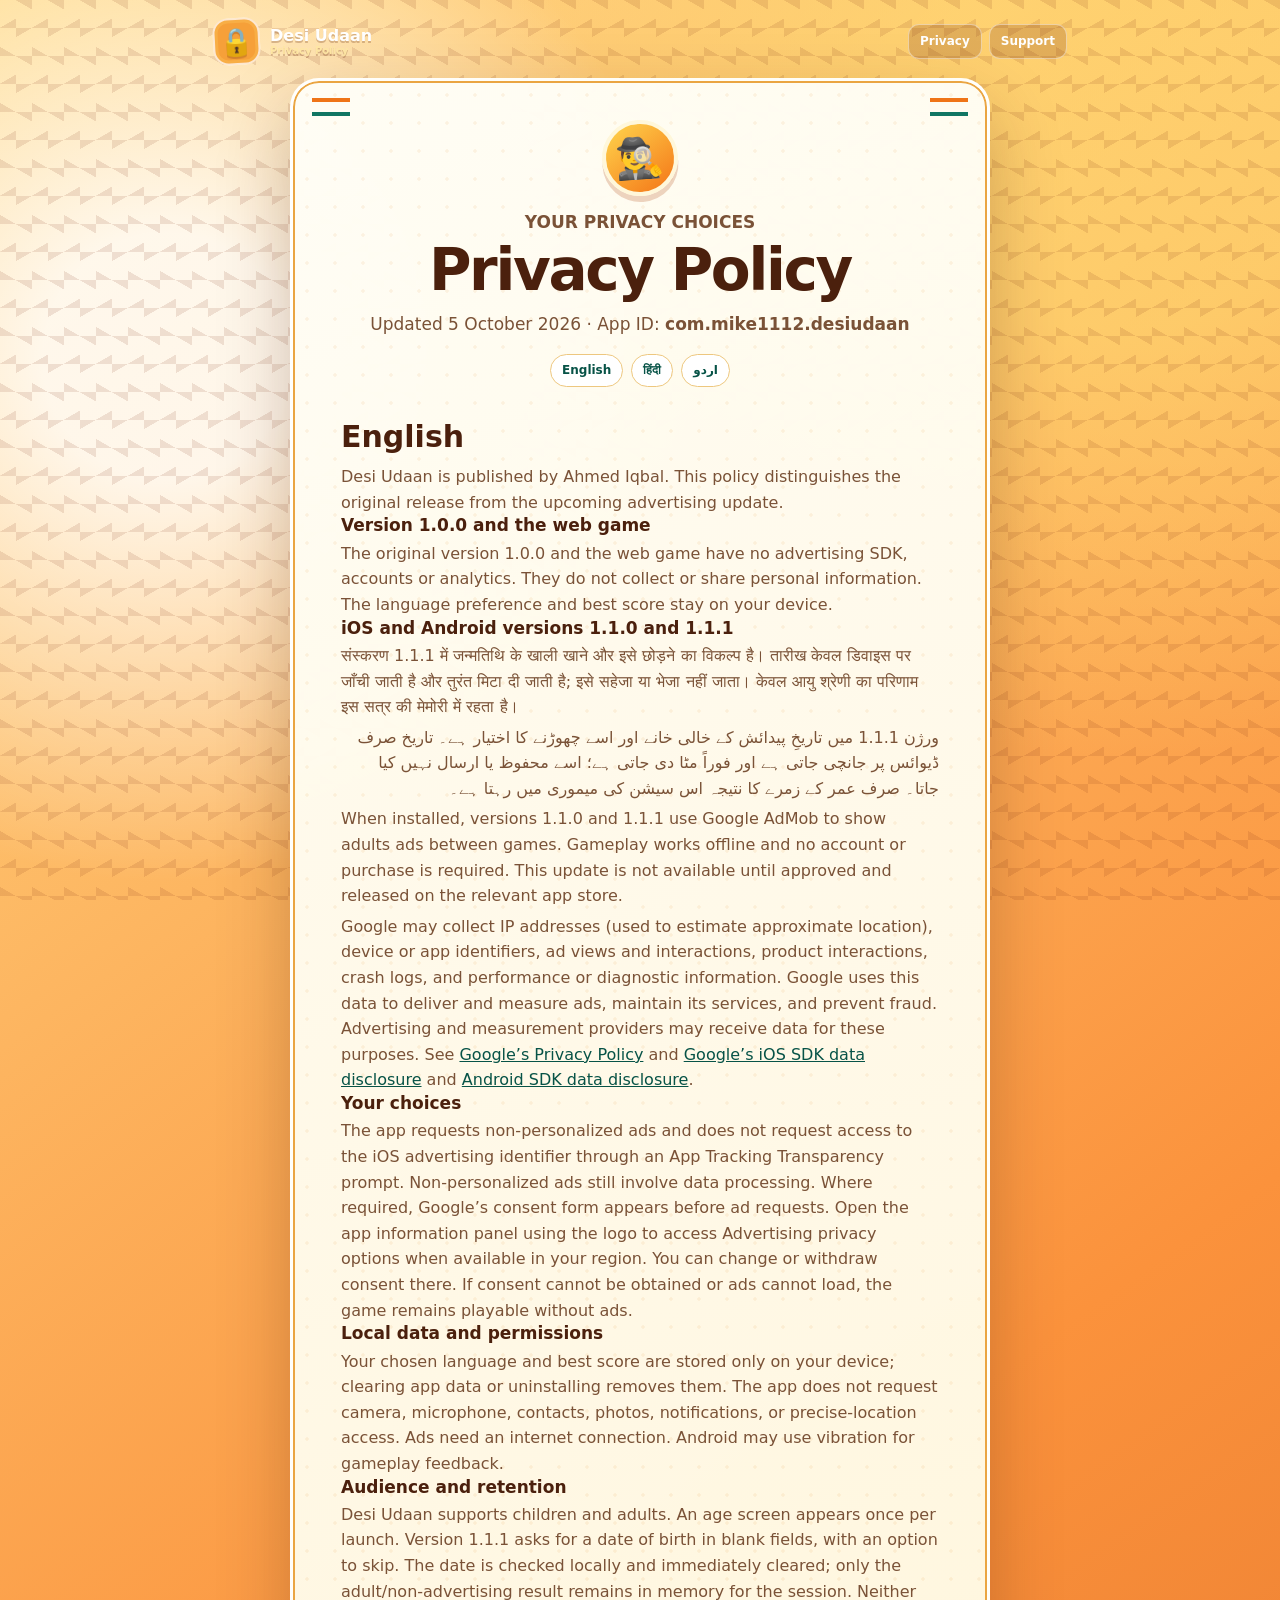
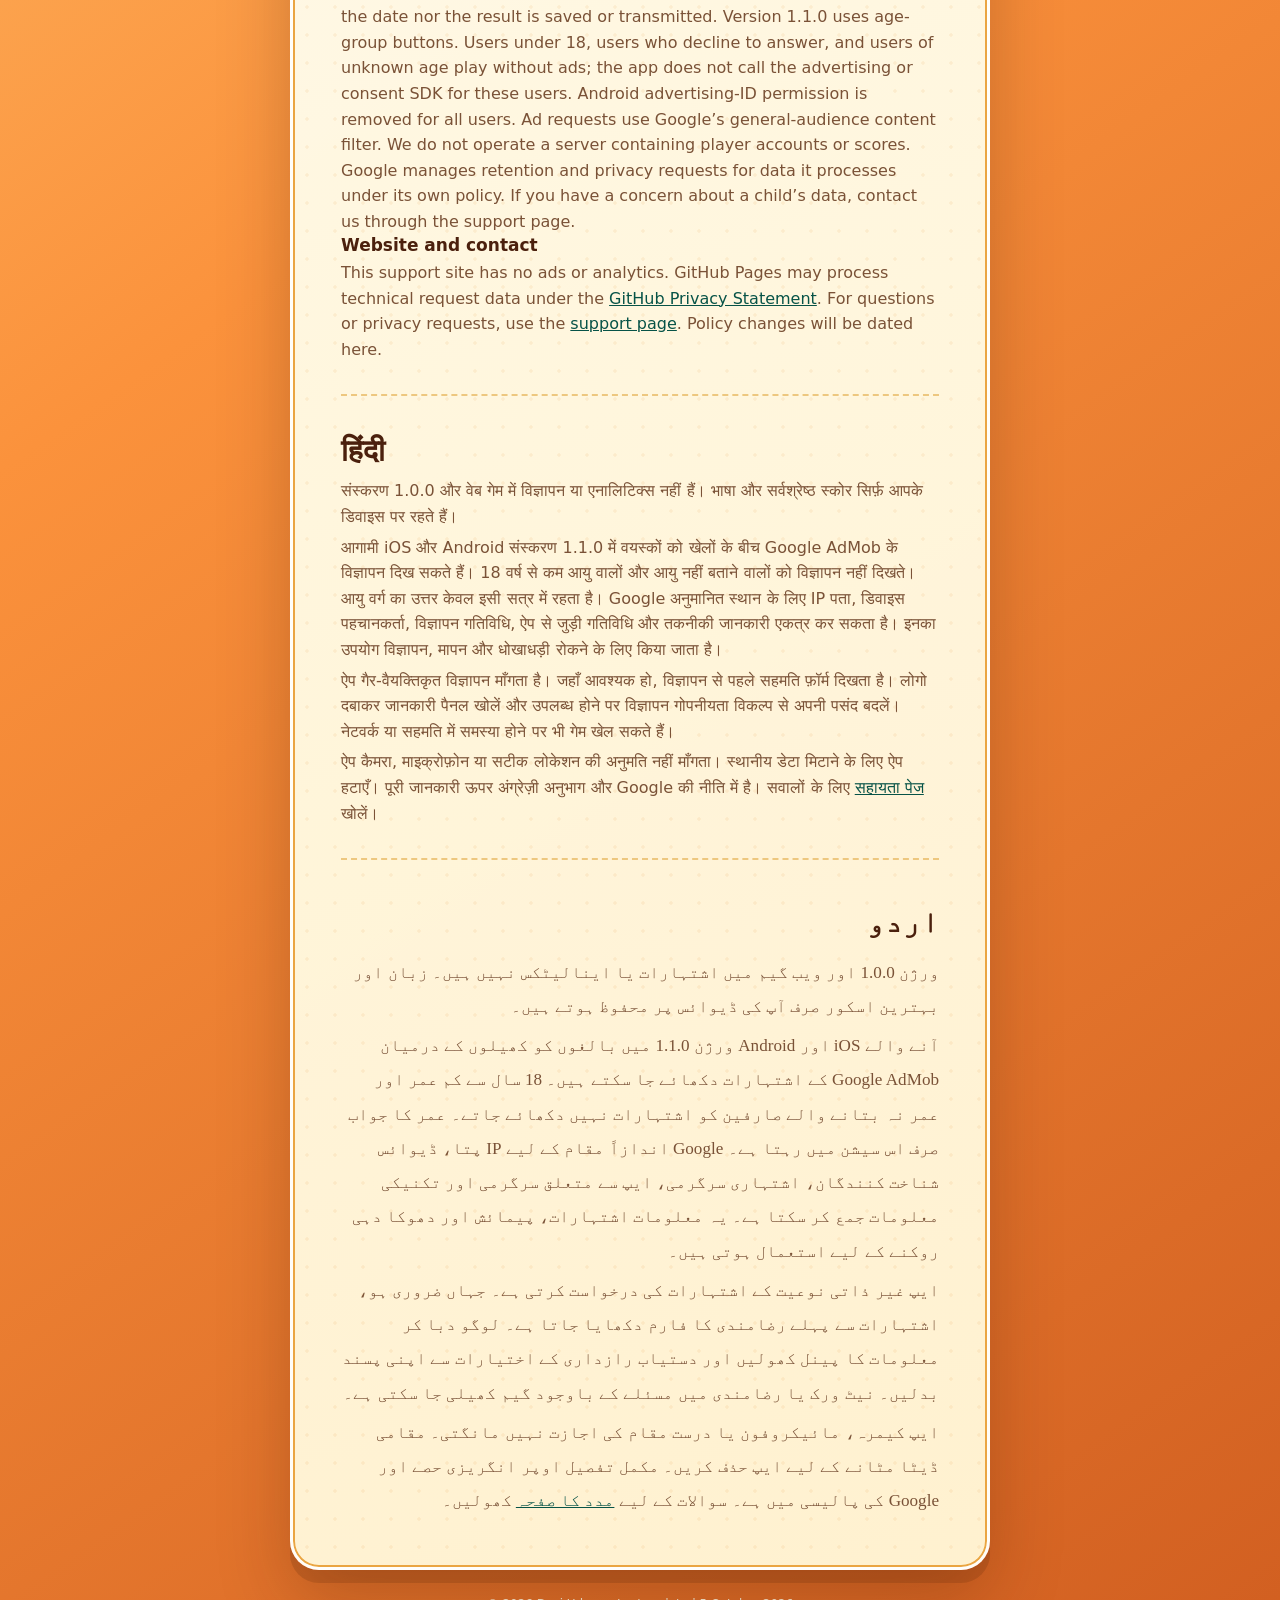
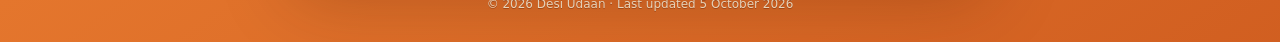
==== commit 8eba0e0f: "Clarify local-only birth-date screening in 1.1.1" ====
--- a/privacy/index.html
+++ b/privacy/index.html
@@ -27,7 +27,7 @@
           <div class="mascot" aria-hidden="true">🕵️‍♂️</div>
           <p class="eyebrow">YOUR PRIVACY CHOICES</p>
           <h1>Privacy Policy</h1>
-          <p>Updated 18 September 2026 · App ID: <strong>com.mike1112.desiudaan</strong></p>
+          <p>Updated 5 October 2026 · App ID: <strong>com.mike1112.desiudaan</strong></p>
           <div class="language-jump" aria-label="Jump to translation">
             <a href="#english">English</a>
             <a href="#hindi" lang="hi">हिंदी</a>
@@ -40,15 +40,17 @@
           <p>Desi Udaan is published by Ahmed Iqbal. This policy distinguishes the original release from the upcoming advertising update.</p>
           <h3>Version 1.0.0 and the web game</h3>
           <p>The original version 1.0.0 and the web game have no advertising SDK, accounts or analytics. They do not collect or share personal information. The language preference and best score stay on your device.</p>
-          <h3>iOS and Android version 1.1.0 advertising release</h3>
-          <p>When installed, version 1.1.0 uses Google AdMob to show adults ads between games. Gameplay works offline and no account or purchase is required. This update is not available until approved and released on the relevant app store.</p>
+          <h3>iOS and Android versions 1.1.0 and 1.1.1</h3>
+          <p lang="hi">संस्करण 1.1.1 में जन्मतिथि के खाली खाने और इसे छोड़ने का विकल्प है। तारीख केवल डिवाइस पर जाँची जाती है और तुरंत मिटा दी जाती है; इसे सहेजा या भेजा नहीं जाता। केवल आयु श्रेणी का परिणाम इस सत्र की मेमोरी में रहता है।</p>
+          <p lang="ur" dir="rtl">ورژن 1.1.1 میں تاریخِ پیدائش کے خالی خانے اور اسے چھوڑنے کا اختیار ہے۔ تاریخ صرف ڈیوائس پر جانچی جاتی ہے اور فوراً مٹا دی جاتی ہے؛ اسے محفوظ یا ارسال نہیں کیا جاتا۔ صرف عمر کے زمرے کا نتیجہ اس سیشن کی میموری میں رہتا ہے۔</p>
+          <p>When installed, versions 1.1.0 and 1.1.1 use Google AdMob to show adults ads between games. Gameplay works offline and no account or purchase is required. This update is not available until approved and released on the relevant app store.</p>
           <p>Google may collect IP addresses (used to estimate approximate location), device or app identifiers, ad views and interactions, product interactions, crash logs, and performance or diagnostic information. Google uses this data to deliver and measure ads, maintain its services, and prevent fraud. Advertising and measurement providers may receive data for these purposes. See <a href="https://policies.google.com/privacy">Google’s Privacy Policy</a> and <a href="https://developers.google.com/admob/ios/privacy/data-disclosure">Google’s iOS SDK data disclosure</a> and <a href="https://developers.google.com/admob/android/privacy/play-data-disclosure">Android SDK data disclosure</a>.</p>
           <h3>Your choices</h3>
           <p>The app requests non-personalized ads and does not request access to the iOS advertising identifier through an App Tracking Transparency prompt. Non-personalized ads still involve data processing. Where required, Google’s consent form appears before ad requests. Open the app information panel using the logo to access Advertising privacy options when available in your region. You can change or withdraw consent there. If consent cannot be obtained or ads cannot load, the game remains playable without ads.</p>
           <h3>Local data and permissions</h3>
           <p>Your chosen language and best score are stored only on your device; clearing app data or uninstalling removes them. The app does not request camera, microphone, contacts, photos, notifications, or precise-location access. Ads need an internet connection. Android may use vibration for gameplay feedback.</p>
           <h3>Audience and retention</h3>
-          <p>Desi Udaan supports children and adults. A neutral age-group screen appears once per launch. Its answer remains in memory for that session and is never saved or transmitted. Users under 18, users who decline to answer, and users of unknown age play without ads; the app does not call the advertising or consent SDK for these users. Android advertising-ID permission is removed for all users. Ad requests use Google’s general-audience content filter. We do not operate a server containing player accounts or scores. Google manages retention and privacy requests for data it processes under its own policy. If you have a concern about a child’s data, contact us through the support page.</p>
+          <p>Desi Udaan supports children and adults. An age screen appears once per launch. Version 1.1.1 asks for a date of birth in blank fields, with an option to skip. The date is checked locally and immediately cleared; only the adult/non-advertising result remains in memory for the session. Neither the date nor the result is saved or transmitted. Version 1.1.0 uses age-group buttons. Users under 18, users who decline to answer, and users of unknown age play without ads; the app does not call the advertising or consent SDK for these users. Android advertising-ID permission is removed for all users. Ad requests use Google’s general-audience content filter. We do not operate a server containing player accounts or scores. Google manages retention and privacy requests for data it processes under its own policy. If you have a concern about a child’s data, contact us through the support page.</p>
           <h3>Website and contact</h3>
           <p>This support site has no ads or analytics. GitHub Pages may process technical request data under the <a href="https://docs.github.com/en/site-policy/privacy-policies/github-general-privacy-statement">GitHub Privacy Statement</a>. For questions or privacy requests, use the <a href="../support/">support page</a>. Policy changes will be dated here.</p>
         </section>
@@ -68,7 +70,7 @@
         </section>
       </article>
 
-      <footer>© 2026 Desi Udaan · Last updated 18 September 2026</footer>
+      <footer>© 2026 Desi Udaan · Last updated 5 October 2026</footer>
     </main>
   </body>
 </html>
